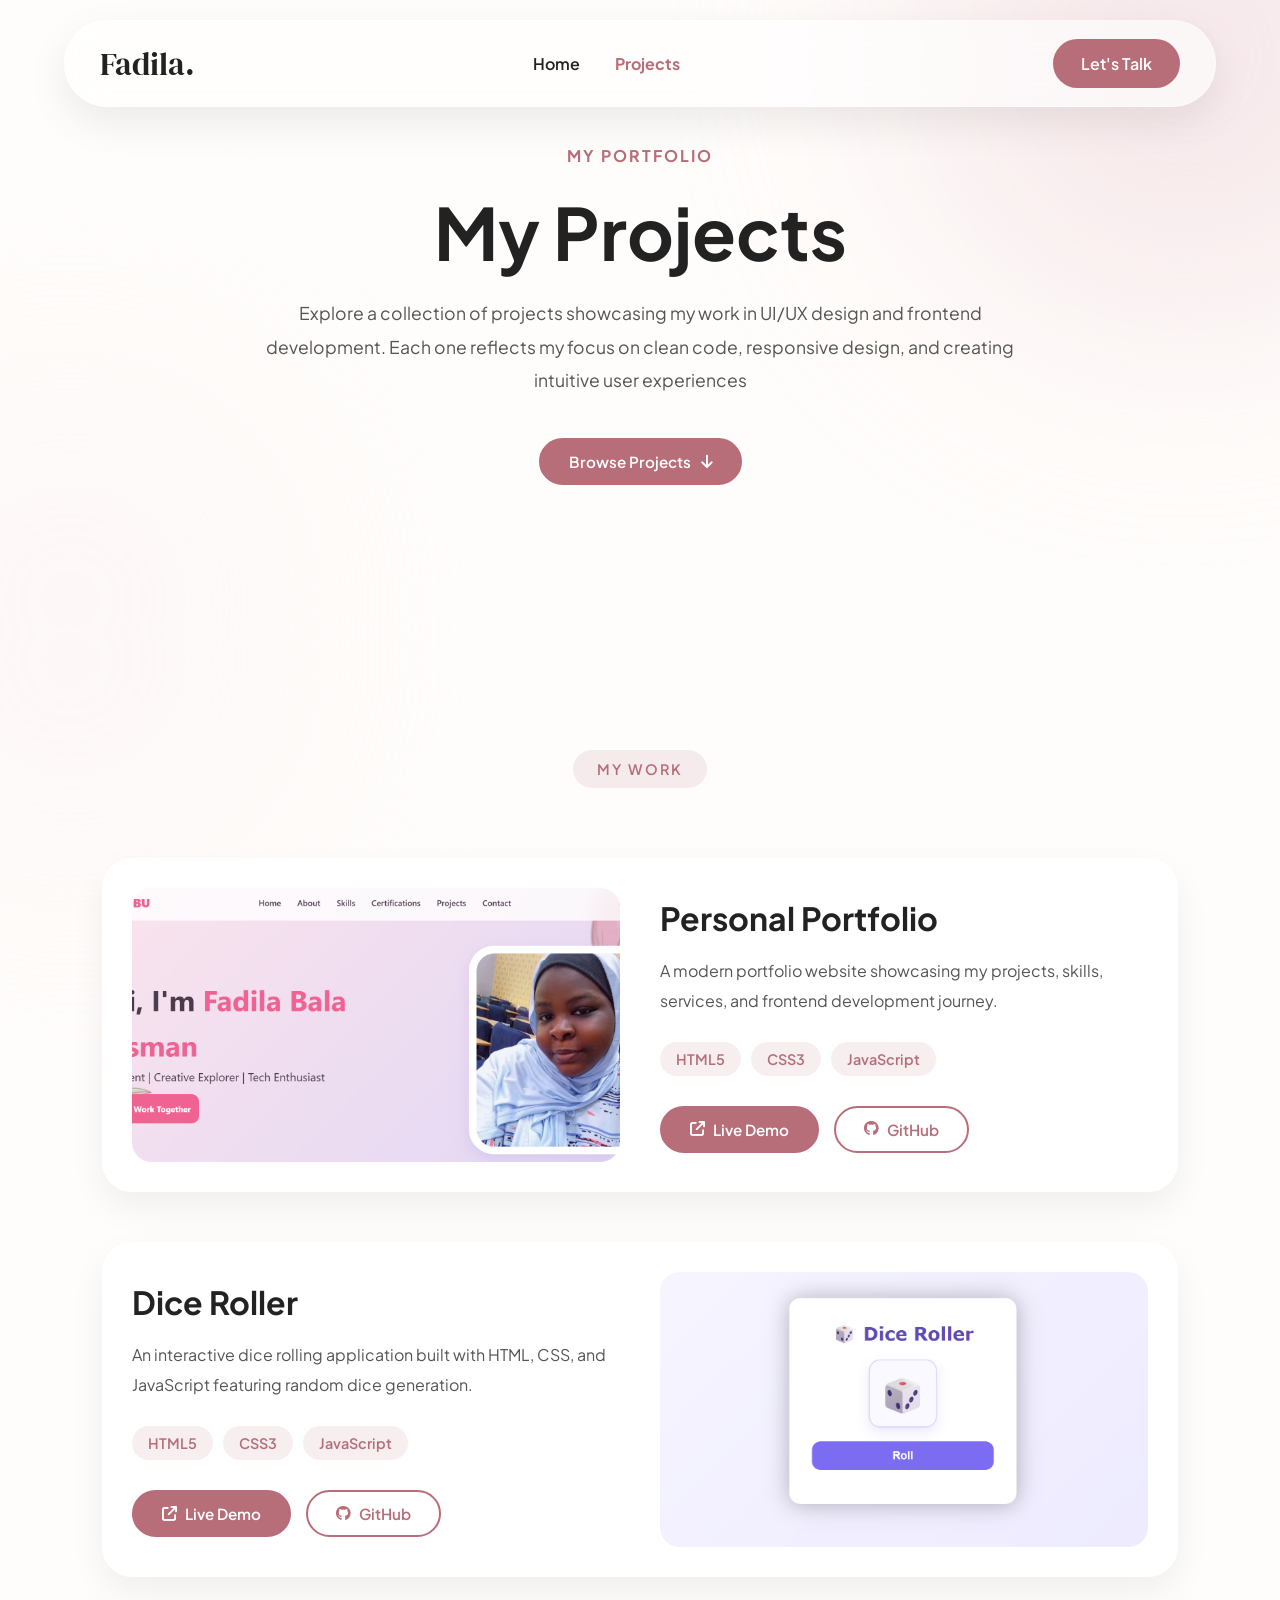
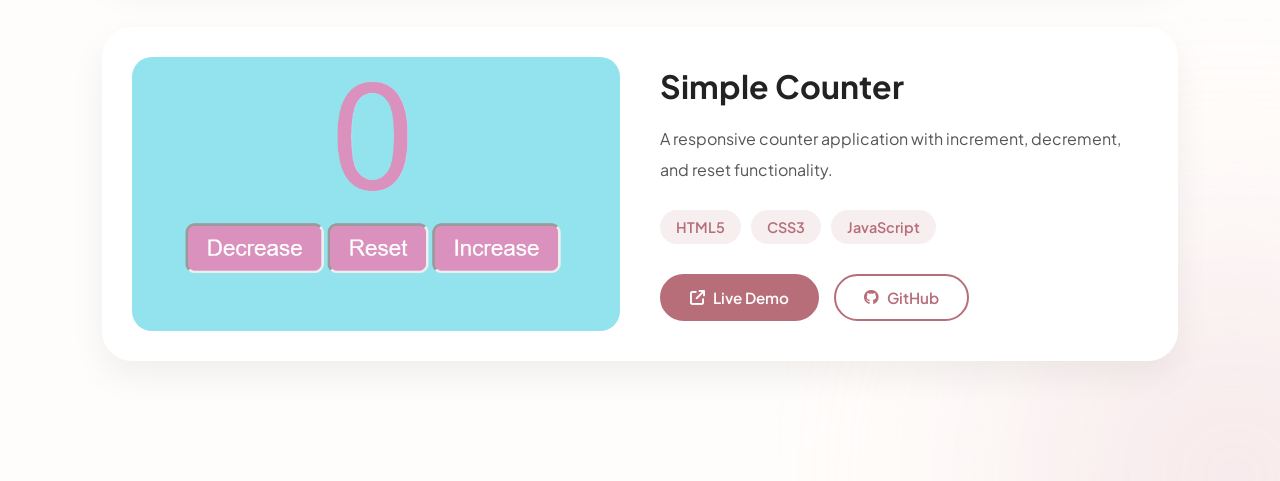
==== projects.html @ 108a6bc1 "Built projects page layout" ====
<!DOCTYPE html>
<html lang="en">
<head>
    <meta charset="UTF-8">
    <meta name="viewport" content="width=device-width, initial-scale=1.0">

    <title>Projects | Fadila Bala Usman</title>

    <!-- Google Fonts -->
    <link rel="preconnect" href="https://fonts.googleapis.com">
    <link rel="preconnect" href="https://fonts.gstatic.com" crossorigin>

    <link href="https://fonts.googleapis.com/css2?family=DM+Serif+Display&family=Plus+Jakarta+Sans:wght@300;400;500;600;700;800&display=swap" rel="stylesheet">

    <!-- Font Awesome -->
    <link rel="stylesheet"
    href="https://cdnjs.cloudflare.com/ajax/libs/font-awesome/6.7.2/css/all.min.css">

    <link rel="stylesheet" href="style.css">
</head>
<body>
    <header>
        <nav class="navbar">
            <div class="logo">Fadila.</div>

            <ul class="nav-links">
                <li><a href="index.html">Home</a></li>
                <li><a href="projects.html" class="active">Projects</a></li>
                <li><a href="index.html#contact" class="contact-link">Let's Talk</a></li>
            </ul>

            <a href="index.html#contact" class="contact-btn">
                Let's Talk
            </a>

            <div class="menu-btn" id="menu-btn">
                <i class="fa-solid fa-bars"></i>
            </div>
        </nav>
    </header>

    <main>
        <section class="projects-hero">
            <div class="projects-hero-content">
                <span>MY PORTFOLIO</span>
                <h1>My Projects</h1>
                <p>
                    Explore a collection of projects showcasing my work in UI/UX design and 
                    frontend development. Each one reflects my focus on clean code, 
                    responsive design, and creating intuitive user experiences
                </p>

                <a href="#all-projects" class="primary-btn">
                    Browse Projects
                    <i class="fa-solid fa-arrow-down"></i>
                </a>
            </div>
        </section>

        <section id="all-projects">
            <div class="section-heading">
                <span>MY WORK</span>
            </div>

            <div class="projects-list">
                <article class="project-item">
                    <div class="project-image">
                        <img src="assets/images/portfolio-preview2.png" alt="Portfolio Website">
                    </div>

                    <div class="project-details">
                        <h3>Personal Portfolio</h3>
                        <p>
                            A modern portfolio website showcasing my projects, skills,
                            services, and frontend development journey.
                        </p>

                        <div class="tech-stack">
                            <span>HTML5</span>
                            <span>CSS3</span>
                            <span>JavaScript</span>
                        </div>

                        <div class="project-links">
                            <a href="https://fadilasportfolio.vercel.app" class="primary-btn" target="_blank">
                                <i class="fa-solid fa-arrow-up-right-from-square"></i>
                                Live Demo
                            </a>

                            <a href="https://github.com/fadeelah2007/fadilasportfolio.github.io.git" class="secondary-btn" target="_blank">
                                <i class="fa-brands fa-github"></i>
                                GitHub
                            </a>
                        </div>
                    </div>
                </article>

                <article class="project-item">
                    <div class="project-image">
                        <img src="assets/images/dice-roller-preview.png" alt="Dice Roller">
                    </div>

                    <div class="project-details">
                        <h3>Dice Roller</h3>
                        <p>
                            An interactive dice rolling application built with HTML,
                            CSS, and JavaScript featuring random dice generation.
                        </p>

                        <div class="tech-stack">
                            <span>HTML5</span>
                            <span>CSS3</span>
                            <span>JavaScript</span>
                        </div>

                        <div class="project-links">
                            <a href="https://dice-roller-one-beta.vercel.app" class="primary-btn" target="_blank">
                            <i class="fa-solid fa-arrow-up-right-from-square"></i>
                            Live Demo
                        </a>

                        <a href="https://github.com/fadeelah2007/DiceRoller" class="secondary-btn" target="_blank">
                            <i class="fa-brands fa-github"></i>
                            GitHub
                            </a>
                        </div>
                    </div>
                </article>

                <article class="project-item">
                    <div class="project-image">
                        <img src="assets/images/counter-preview.png" alt="Simple Counter">
                    </div>

                    <div class="project-details">
                        <h3>Simple Counter</h3>
                        <p>
                            A responsive counter application with increment,
                            decrement, and reset functionality.
                        </p>

                        <div class="tech-stack">
                            <span>HTML5</span>
                            <span>CSS3</span>
                            <span>JavaScript</span>
                        </div>

                        <div class="project-links">
                            <a href="https://simple-counter-program.vercel.app" class="primary-btn" target="_blank">
                                <i class="fa-solid fa-arrow-up-right-from-square"></i>
                                Live Demo
                            </a>

                            <a href="https://github.com/fadeelah2007/Simple-Counter-Program" class="secondary-btn" target="_blank">
                                <i class="fa-brands fa-github"></i>
                                GitHub
                            </a>
                        </div>
                    </div>
                </article>
            </div>
        </section>
    </main>

    <script src="script.js"></script>
</body>
</html>
---- style.css ----
:root{
    --primary:#B76E79;
    --primary-dark:#9C5D67;
    --secondary:#E8C9D0;
    --background:#FFFDFB;
    --white:#ffffff;
    --text:#555;
    --heading:#222;
    --border:#ECE7E8;
    --shadow:0 15px 40px rgba(0,0,0,.08);
}

*{
    margin:0;
    padding:0;
    box-sizing:border-box;
}

html{
    scroll-behavior:smooth;
}

body{
    font-family:'Plus Jakarta Sans',sans-serif;
    background:var(--background);
    color:var(--text);
}

/*HEADER AND NAVIGATION*/
ul{
    list-style:none;
}

a{
    text-decoration:none;
}

header{
    width:100%;
    display:flex;
    justify-content:center;
    position:fixed;
    top:20px;
    left:0;
    z-index:1000;
}

.navbar{
    width:min(90%,1200px);
    display:flex;
    justify-content:space-between;
    align-items:center;
    padding:18px 35px;
    border-radius:60px;
    background:rgba(255,255,255,.6);
    backdrop-filter:blur(18px);
    border:1px solid rgba(255,255,255,.4);
    box-shadow:var(--shadow);
}

.logo{
    font-size:2rem;
    font-family:'DM Serif Display',serif;
    color:var(--heading);
}

.nav-links{
    display:flex;
    gap:35px;
}

.nav-links a{
    color:var(--heading);
    font-weight:600;
    transition:.3s;
}

.nav-links a.active {
    color: var(--primary);
    font-weight: 700;
}

.nav-links a:hover{
    color:var(--primary);
}

.contact-link{
    display: none;
}

.contact-btn{
    padding:14px 28px;
    border-radius:40px;
    background:var(--primary);
    color:white;
    font-weight:600;
    transition:.3s;
}

.contact-btn:hover{
    background:var(--primary-dark);
    transform:translateY(-3px);
}

.menu-btn{
    display:none;
    font-size:1.6rem;
    cursor:pointer;
    background: transparent;
    color: var(--heading);
}

/*HER0 SECTION*/
.hero{
    min-height:100vh;
    display:flex;
    align-items:center;
    justify-content:center;
    padding:180px 8% 70px;
    position:relative;
    overflow:hidden;
}

.hero::before{
    content:"";
    position:absolute;
    width:550px;
    height:550px;
    background:#edd0d7;
    border-radius:50%;
    filter:blur(120px);
    top:-220px;
    right:-180px;
    opacity:0.25;
    z-index: -1;
}

.hero::after{
    content:"";
    position:absolute;
    width:500px;
    height:500px;
    background:#f7e9ec;
    border-radius:50%;
    filter:blur(120px);
    bottom:-220px;
    left:-180px;
    opacity:0.45;
    z-index: -1;
}

.hero-container{
    width:100%;
    max-width:1200px;
    display:grid;
    grid-template-columns:1fr 1fr;
    align-items:center;
    gap:80px;
    position:relative;
    z-index:2;
}

.hero-badge{
    display:inline-block;
    background:#f8ecef;
    color:var(--primary);
    padding:10px 20px;
    border-radius:50px;
    font-weight:600;
    margin-bottom:25px;
}

.hero h1{
    font-family:'DM Serif Display',serif;
    font-size:clamp(3.5rem,5vw,4.8rem);
    line-height:1.05;
    letter-spacing:-2px;
    color:var(--heading);
    margin-bottom:18px;
}

.hero h1 span{
    color:var(--primary);
}

.hero-tags{
    display:flex;
    flex-wrap:wrap;
    gap:12px;
    margin:30px 0;
}

.hero-tags span{
    padding:10px 18px;
    border-radius:50px;
    background:white;
    border:1px solid var(--border);
    color:var(--heading);
    font-size:.95rem;
    font-weight:600;
    box-shadow:0 8px 18px rgba(0,0,0,.05);
}

.hero p{
    max-width:500px;
    line-height:1.9;
    font-size:1.08rem;
    margin-bottom:40px;
}

.hero strong{
    color:var(--primary);
}

.hero-buttons{
    display:flex;
    gap:18px;
    margin-bottom:40px;
}

.btn-primary, .btn-secondary{
    display:flex;
    align-items:center;
    gap:10px;
    padding:16px 32px;
    border-radius:999px;
    font-weight:600;
    transition:.35s;
}

.btn-primary{
    background:var(--primary);
    color:white;
    box-shadow:0 18px 35px rgba(183,110,121,.28);
}

.btn-primary:hover{
    transform:translateY(-5px);
    background:var(--primary-dark);
}

.btn-secondary{
    background:white;
    border:2px solid var(--border);
    color:var(--heading);
}

.btn-secondary:hover{
    border-color:var(--primary);
    color:var(--primary);
    transform:translateY(-5px);
}

.hero-image{
    position:relative;
    display:flex;
    justify-content:center;
    align-items:center;
}

.hero-image img{
    width:min(100%,520px);
    border-radius:40px;
    position:relative;
    z-index:5;
    animation:float 5s ease-in-out infinite;
    box-shadow:0 25px 60px rgba(0,0,0,.15);
    filter: brightness(85%);
}

.blob{
    position:absolute;
    border-radius:50%;
    filter:blur(25px);
}

.blob-1{
    width:260px;
    height:260px;
    background:#e8c9d0;
    top:-30px;
    right:10px;
}

.blob-2{
    width:220px;
    height:220px;
    background:#f7e8eb;
    bottom:-30px;
    left:20px;
}

@keyframes float{

    0%{
        transform:translateY(0);
    }

    50%{
        transform:translateY(-12px);
    }

    100%{
        transform:translateY(0);
    }

}

/*FEATURED PROJECTS SECTION*/
#projects{
    position: relative;
    overflow: hidden;
    padding: 120px 8%;
}

#projects::before{
    content: "";
    position: absolute;
    width: 500px;
    height: 500px;
    background: #f7e9ec;
    border-radius: 50%;
    filter: blur(120px);
    top: -220px;
    left: -180px;
    opacity: 0.45;
    z-index: -1;
}

#projects::after{
    content: "";
    position: absolute;
    width: 550px;
    height: 550px;
    background: #edd0d7;
    border-radius: 50%;
    filter: blur(120px);
    bottom: -220px;
    right: -180px;
    opacity: 0.25;
    z-index: -1;
}

.projects-container{
    display: grid;
    grid-template-columns: repeat(2, 1fr);
    gap: 35px;
    margin-top: 70px;
}

.project-card.featured{
    grid-column: 1 / -1;
    display: grid;
    grid-template-columns: 1.2fr 1fr;
    align-items: center;
    background: #fff;
    border-radius: 30px;
    overflow: hidden;
    box-shadow: 0 20px 45px rgba(0,0,0,.06);
    transition: .35s ease;
}

.project-card.featured:hover{
    transform: translateY(-8px);
    box-shadow: 0 30px 60px rgba(183,118,121,.18);
}

.project-card:not(.featured){
    background: #fff;
    border-radius: 30px;
    overflow: hidden;
    box-shadow: 0 15px 35px rgba(0,0,0,.06);
    transition: .35s ease;
}

.project-card:not(.featured):hover{
    transform: translateY(-8px);
    box-shadow: 0 25px 55px rgba(183,118,121,.18);
}

.project-image{
    aspect-ratio: 16 / 9;
    overflow: hidden;
}

.project-image img{
    width: 100%;
    height: 100%;
    object-fit: cover;
    display: block;
    transition: 0.4s ease;
}

.project-card.featured .project-image{
    aspect-ratio: auto;
    height: 100%;
}

.project-card:hover .project-image img{
    transform: scale(1.05);
}

.project-content{
    padding: 40px;
}

.project-content h3{
    font-size: 1.8rem;
    color: var(--heading);
    margin-bottom: 15px;
}

.project-content p{
    color: var(--text);
    line-height: 1.8;
    margin-bottom: 25px;
}

.tech-stack{
    display: flex;
    flex-wrap: wrap;
    gap: 10px;
    margin-bottom: 25px;
}

.tech-stack span{
    padding: 8px 16px;
    background: rgba(183,118,121,.12);
    color: var(--primary);
    border-radius: 50px;
    font-size: .9rem;
    font-weight: 600;
}

.project-links{
    display: flex;
    gap: 15px;
    flex-wrap: wrap;
}

.project-links a{
    gap: 8px;
}

.view-projects{
    margin-top: 60px;
    text-align: center;
}

.primary-btn, .secondary-btn{
    display: inline-flex;
    align-items: center;
    justify-content: center;
    padding: 12px 28px;
    border-radius: 50px;
    font-weight: 600;
    font-size: .95rem;
    text-decoration: none;
    transition: .3s ease;
    cursor: pointer;
}

.primary-btn{
    background: var(--primary);
    color: #fff;
    border: 2px solid var(--primary);
}

.primary-btn:hover{
    background: transparent;
    color: var(--primary);
}

.secondary-btn{
    background: transparent;
    color: var(--primary);
    border: 2px solid var(--primary);
}

.secondary-btn:hover{
    background: var(--primary);
    color: #fff;
}

/*ABOUT SECTION*/
#about{
    position: relative;
    overflow: hidden;
    padding: 90px 8% 120px;
}

#about::before{
    content: "";
    position: absolute;
    width: 500px;
    height: 500px;
    background: #edd0d7;
    border-radius: 50%;
    filter: blur(120px);
    top: -220px;
    right: -180px;
    opacity: 0.25;
    z-index: -1;
}

#about::after{
    content: "";
    position: absolute;
    width: 550px;
    height: 550px;
    background: #f7e9ec;
    border-radius: 50%;
    filter: blur(120px);
    bottom: -220px;
    left: -180px;
    opacity: 0.45;
    z-index: -1;
}

.section-heading{
    text-align:center;
    margin-bottom:70px;
}

.section-heading span{
    display:inline-block;
    padding:10px 24px;
    background:rgba(183,110,121,.12);
    color:var(--primary);
    border-radius:50px;
    font-size:.9rem;
    font-weight:600;
    letter-spacing:2px;
}

.about-container{
    max-width:1200px;
    margin:auto;
    display:grid;
    grid-template-columns:420px 1fr;
    gap:80px;
    align-items:center;
}

.about-image{
    display:flex;
    justify-content:center;
}

.about-image img{
    width:100%;
    max-width:420px;
    border-radius:35px;
    animation:float 5s ease-in-out infinite;
    box-shadow:0 25px 60px rgba(0,0,0,.12);
}

.about-content h2{
    font-family:'DM Serif Display', serif;
    font-size:clamp(2.2rem,5vw,3.4rem);
    color:var(--heading);
    margin-bottom:25px;
}

.about-content p{
    color:var(--text);
    font-size:1.08rem;
    line-height:2;
    margin-bottom:24px;
    max-width:650px;
}

.about-content strong{
    color:var(--primary);
}

/*SKILLS SECTION*/
#skills{
    position: relative;
    overflow: hidden;
    padding: 120px 8%;
}

#skills::before{
    content: "";
    position: absolute;
    width: 550px;
    height: 550px;
    background: #f7e9ec;
    border-radius: 50%;
    filter: blur(120px);
    top: -220px;
    left: -180px;
    opacity: 0.45;
    z-index: -1;
}

#skills::after{
    content: "";
    position: absolute;
    width: 500px;
    height: 500px;
    background: #edd0d7;
    border-radius: 50%;
    filter: blur(120px);
    bottom: -220px;
    right: -180px;
    opacity: 0.25;
    z-index: -1;
}

.skills-container{
    max-width:1200px;
    margin:auto;
    display:grid;
    grid-template-columns:repeat(3,1fr);
    gap:30px;
    margin-top:70px;
}

.skill-card{
    background:#fff;
    border:1px solid var(--border);
    border-radius:28px;
    padding:40px 30px;
    text-align:center;
    transition:.35s ease;
    box-shadow:0 15px 40px rgba(0,0,0,.05);
}

.skill-card:hover{
    transform:translateY(-10px);
    border-color:var(--primary);
    box-shadow:0 25px 50px rgba(183,110,121,.18);
}

.skill-card i{
    width:80px;
    height:80px;
    display:flex;
    justify-content:center;
    align-items:center;
    margin:0 auto 25px;
    border-radius:50%;
    background:rgba(183,110,121,.12);
    color:var(--primary);
    font-size:2.4rem;
    transition:0.35s;
}

.skill-card:hover i{
    background:var(--primary);
    color:#fff;
    transform:scale(1.08);
}

.skill-card h3{
    font-size:1.4rem;
    color:var(--heading);
    margin-bottom:15px;
}

.skill-card p{
    color:var(--text);
    line-height:1.8;
    font-size:.98rem;
}

.skill-card:nth-child(1) i{
    background: rgba(227,79,38,.12);
    color:#E34F26;
}

.skill-card:nth-child(2) i{
    background: rgba(21,114,182,.12);
    color:#1572B6;
}

.skill-card:nth-child(3) i{
    background: rgba(247,223,30,.18);
    color:#C9A000;
}

.skill-card:nth-child(4) i{
    background: rgba(240,80,50,.12);
    color:#F05032;
}

.skill-card:nth-child(5) i{
    background: rgba(36,41,47,.10);
    color:#24292F;
}

.skill-card:nth-child(6) i{
    background: rgba(162,89,255,.12);
    color:#A259FF;
}

/*SERVICES SECTION*/
#services{
    position: relative;
    overflow: hidden;
    padding: 120px 8%;
}

#services::before{
    content: "";
    position: absolute;
    width: 500px;
    height: 500px;
    background: #edd0d7;
    border-radius: 50%;
    filter: blur(120px);
    top: -220px;
    right: -180px;
    opacity: 0.25;
    z-index: -1;
}

#services::after{
    content: "";
    position: absolute;
    width: 550px;
    height: 550px;
    background: #f7e9ec;
    border-radius: 50%;
    filter: blur(120px);
    bottom: -220px;
    left: -180px;
    opacity: 0.25;
    z-index: -1;
}

.services-container{
    max-width: 1200px;
    margin: 70px auto 0;
    display: grid;
    grid-template-columns: repeat(2,1fr);
    gap: 30px;
}

.service-card{
    background: rgba(255,255,255,.75);
    backdrop-filter: blur(18px);
    border: 1px solid rgba(255,255,255,.7);
    border-radius: 30px;
    padding: 40px;
    transition: 0.35s ease;
    position: relative;
    overflow: hidden;
    box-shadow: 0 20px 45px rgba(0,0,0,.06);
}

.service-card::before{
    content: "";
    position: absolute;
    top: 0;
    left: 0;
    width: 100%;
    height: 5px;
    background: linear-gradient(90deg,#b77679,#edd0d7);
    transform: scaleX(0);
    transform-origin: left;
    transition: .35s;
}

.service-card:hover{
    transform: translateY(-10px);
    box-shadow: 0 30px 60px rgba(183,118,121,.18);
}

.service-card:hover::before{
    transform: scaleX(1);
}

.service-icon{
    width: 75px;
    height: 75px;
    border-radius: 50%;
    background: rgba(183,118,121,.12);
    display: flex;
    justify-content: center;
    align-items: center;
    margin-bottom: 25px;
    transition: 0.35s;
}

.service-icon i{
    font-size: 2rem;
    color: #b77679;
}

.service-card:hover .service-icon{
    background: #b77679;
    transform: scale(1.08);
}

.service-card:hover .service-icon i{
    color: #fff;
}

.service-card h3{
    font-size: 1.5rem;
    margin-bottom: 18px;
    color: var(--heading);
}

.service-card p{
    color: var(--text);
    line-height: 1.8;
    margin-bottom: 25px;
}

.service-card a{
    text-decoration: none;
    color: #b77679;
    font-weight: 600;
    transition: .3s;
}

.service-card a:hover{
    letter-spacing: 1px;
}

/*PROJECTS PAGE*/

/*PROJECTS HERO SECTION*/
.projects-hero{
    position: relative;
    overflow: hidden;
    min-height: 70vh;
    display: flex;
    justify-content: center;
    align-items: center;
    padding: 120px 8%;
    text-align: center;
}

.projects-hero::before{
    content: "";
    position: absolute;
    width: 550px;
    height: 550px;
    background: #edd0d7;
    border-radius: 50%;
    filter: blur(120px);
    top: -220px;
    right: -180px;
    opacity: 0.45;
    z-index: -1;
}

.projects-hero::after{
    content: "";
    position: absolute;
    width: 500px;
    height: 500px;
    background: #f7e9ec;
    border-radius: 50%;
    filter: blur(120px);
    bottom: -220px;
    left: -180px;
    opacity: 0.25;
    z-index: -1;
}

.projects-hero-content{
    max-width: 760px;
}

.projects-hero-content span{
    color: var(--primary);
    font-weight: 700;
    letter-spacing: 2px;
}

.projects-hero-content h1{
    font-size: clamp(2.8rem,6vw,4.5rem);
    margin: 20px 0;
    color: var(--heading);
}

.projects-hero-content p{
    font-size: 1.1rem;
    color: var(--text);
    line-height: 1.9;
    margin-bottom: 40px;
}

.projects-hero .primary-btn{
    display: inline-flex;
    align-items: center;
    gap: 10px;
}

/*ALL PROJECTS SECTION*/
#all-projects{
    position: relative;
    padding: 120px 8%;
    overflow: hidden;
}

#all-projects::before{
    content: "";
    position: absolute;
    width: 500px;
    height: 500px;
    background: #f7e9ec;
    border-radius: 50%;
    filter: blur(120px);
    top: -220px;
    left: -180px;
    opacity: 0.25;
    z-index: -1;
}

#all-projects::after{
    content: "";
    position: absolute;
    width: 450px;
    height: 450px;
    background: #edd0d7;
    border-radius: 50%;
    filter: blur(120px);
    bottom: -220px;
    right: -180px;
    opacity: 0.45;
    z-index: -1;
}

.projects-list{
    margin-top: 70px;
    display: flex;
    flex-direction: column;
    gap: 50px;
}

.project-item{
    display: grid;
    grid-template-columns: 1fr 1fr;
    gap: 40px;
    align-items: center;
    background: #fff;
    padding: 30px;
    border-radius: 30px;
    box-shadow: 0 15px 35px rgba(0,0,0,.06);
    transition: .35s ease;
}

.project-item:hover{
    transform: translateY(-8px);
    box-shadow: 0 25px 55px rgba(183,118,121,.18);
}

.project-item:nth-child(even){
    direction: rtl;
}

.project-item:nth-child(even) .project-details{
    direction: ltr;
}

.project-item .project-image{
    aspect-ratio: 16 / 9;
    border-radius: 20px;
    overflow: hidden;
}

.project-item .project-image img{
    width: 100%;
    height: 100%;
    object-fit: cover;
    display: block;
    transition: .4s ease;
}

.project-item:hover img{
    transform: scale(1.05);
}

.project-details h3{
    font-size: 2rem;
    color: var(--heading);
    margin-bottom: 18px;
}

.project-details p{
    color: var(--text);
    line-height: 1.9;
    margin-bottom: 25px;
}

.project-links{
    display: flex;
    gap: 15px;
    flex-wrap: wrap;
    margin-top: 30px;
}

/*RESPONSIVENESS*/
@media(max-width:992px){

    .nav-links{
        display:none;
        position:absolute;
        top:100%;
        left:0;
        width:100%;
        background:white;
        flex-direction:column;
        padding:30px;
        border-radius:25px;
        margin-top:20px;
        box-shadow:0 15px 40px rgba(0,0,0,.08);
    }

    .nav-links.active{
        display:flex;
    }

    .contact-link{
        display: block;
    }

    .contact-btn{
        display: none;
    }

    .menu-btn{
        display:block;
    }

    .hero-container{
        grid-template-columns:1fr;
        text-align:center;
    }

    .hero-content{
        order:2;
    }

    .hero-image{
        order:1;
    }

    .hero p{
        margin-inline:auto;
    }

    .hero-buttons{
        justify-content:center;
    }

    .hero-socials{
        justify-content:center;
    }

    .hero-image img{
        width:360px;
    }

    #about{
        padding:90px 7%;
    }

    .about-container{
        grid-template-columns:1fr;
        gap:50px;
        text-align:center;
    }

    .about-content p{
        margin-inline:auto;
    }

    .about-image img{
        max-width:350px;
    }

    #skills{

        padding:90px 7%;

    }

    .skills-container{

        grid-template-columns:repeat(2,1fr);

        gap:25px;

    }

    .services-container{

        grid-template-columns:1fr;

    }

    .project-card.featured{
        grid-template-columns: 1fr;
    }

    .project-content{
        padding: 35px;
    }

    .project-item{
        grid-template-columns: 1fr;
    }

    .project-item:nth-child(even){
        direction: ltr;
    }
}

@media (max-width:768px){
    .hero{
        padding:140px 7% 70px;
    }

    .hero h1{
        font-size:2.8rem;
    }

    .hero h2{
        font-size:1.2rem;
    }

    .hero-buttons{
        flex-direction:column;
    }

    .btn-primary, .btn-secondary{
        width:100%;
        text-align:center;
    }

    .hero-image img{
        width:100%;
    }

    #about{
        padding:80px 6%;
    }

    .section-heading{
        margin-bottom:45px;
    }

    .about-content h2{
        font-size:2.2rem;
    }

    .about-content p{
        font-size:1rem;
        line-height:1.9;
    }

    .about-image img{
        max-width:280px;
    }

    .skills-container{

        grid-template-columns:1fr;

    }

    .skill-card{

        padding:35px 25px;

    }

    #services{

        padding:90px 7%;

    }

    .service-card{

        padding:30px;

    }
    
    #projects{
        padding: 90px 7%;
    }

    .projects-container{
        grid-template-columns: 1fr;
    }

    .project-card.featured{
        grid-column: auto;
    }

    .project-content{
        padding: 30px;
    }

    #all-projects{
        padding: 90px 7%;
    }

    .project-item{
        padding: 20px;
    }

    .project-details h3{
        font-size: 1.6rem;
    }
}
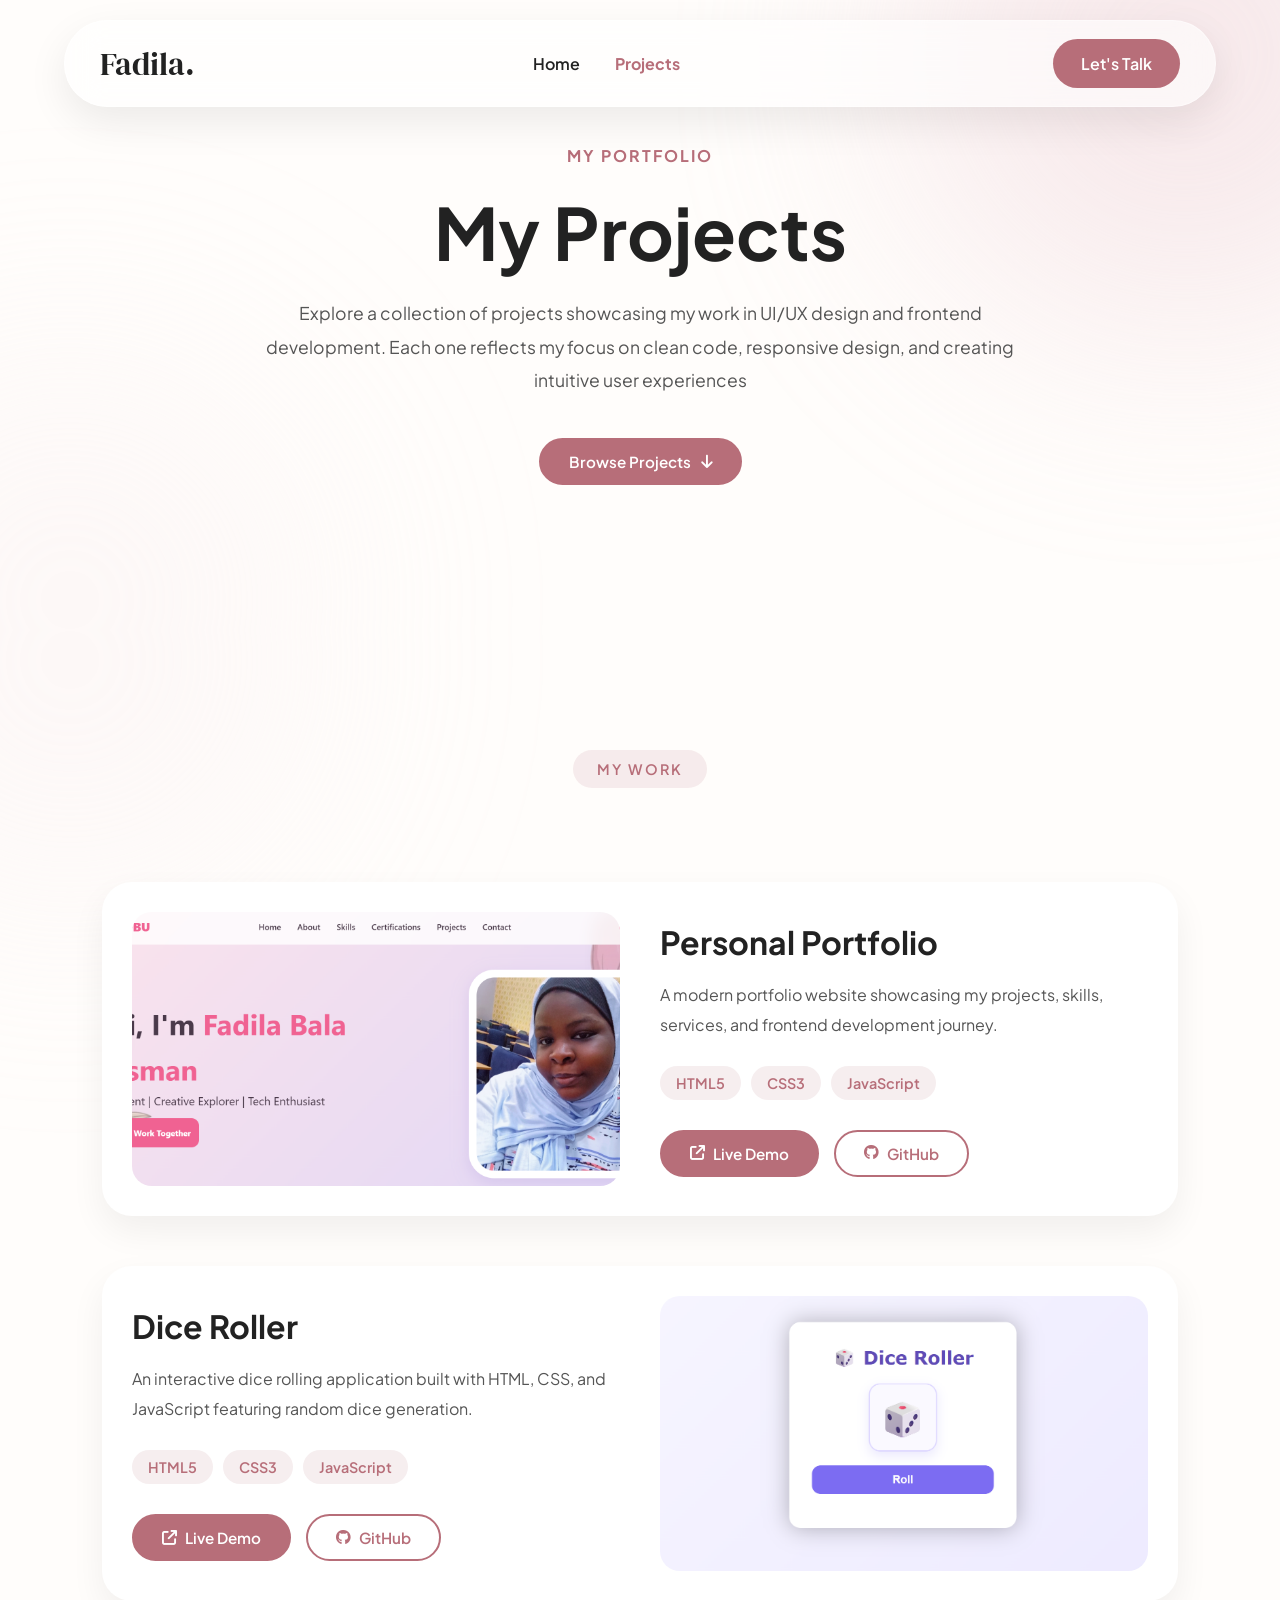
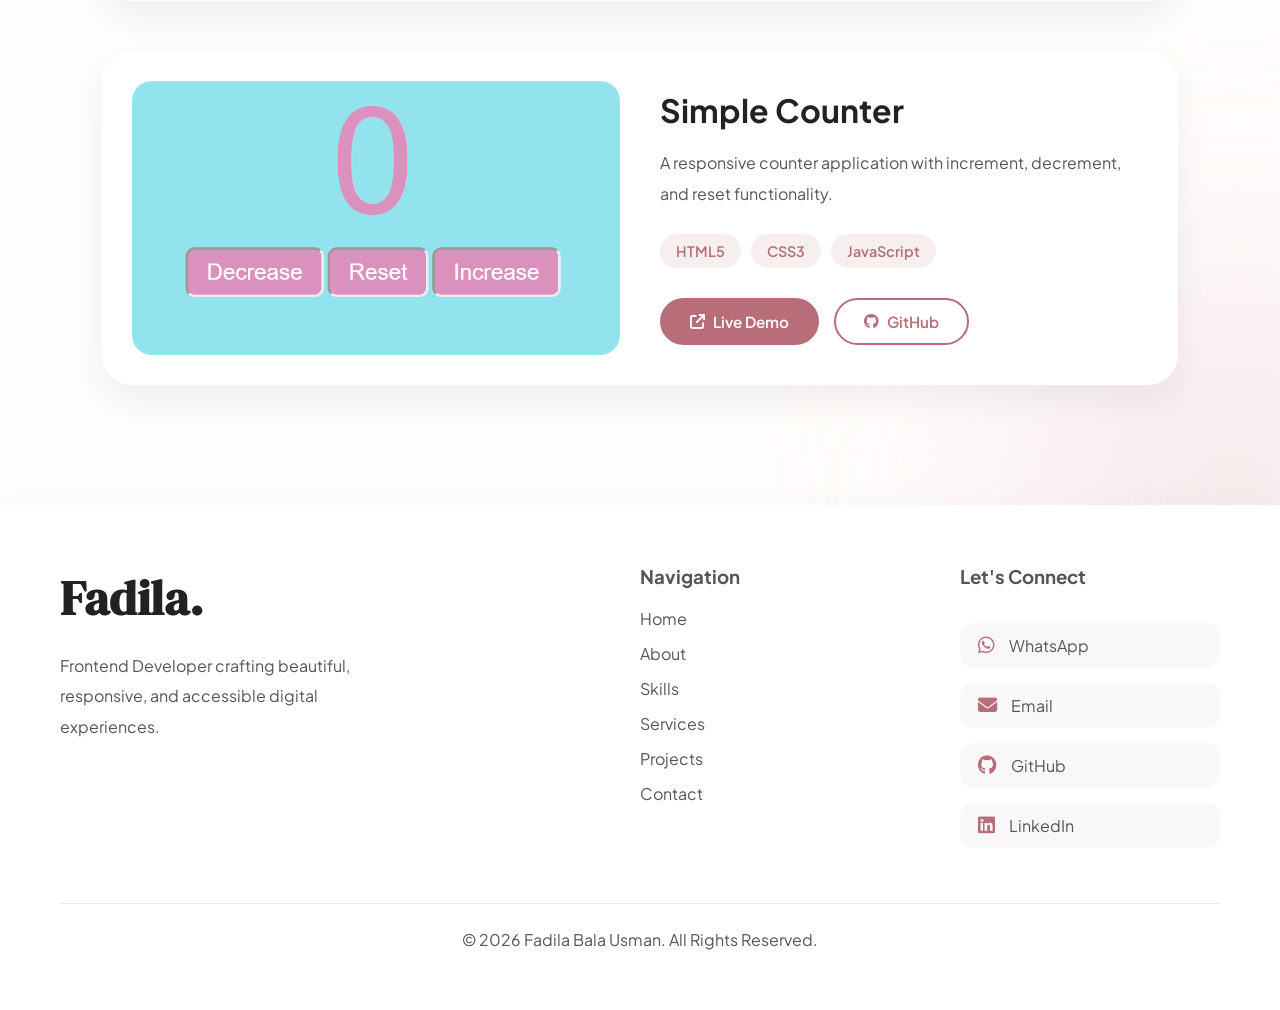
==== commit 25749d98: "Added Contact Section and Footer" ====
--- a/projects.html
+++ b/projects.html
@@ -162,6 +162,63 @@
         </section>
     </main>
 
+    <footer>
+        <div class="footer-card">
+            <div class="footer-top">
+                <div class="footer-brand">
+                    <h2>Fadila.</h2>
+                    <p>
+                        Frontend Developer crafting beautiful,
+                        responsive, and accessible digital experiences.
+                    </p>
+                </div>
+
+                <div class="footer-nav">
+                    <h3>Navigation</h3>
+
+                    <ul>
+                        <li><a href="#home">Home</a></li>
+                        <li><a href="#about">About</a></li>
+                        <li><a href="#skills">Skills</a></li>
+                        <li><a href="#services">Services</a></li>
+                        <li><a href="#projects">Projects</a></li>
+                        <li><a href="#contact">Contact</a></li>
+                    </ul>
+                </div>
+
+                <div class="footer-connect">
+                    <h3>Let's Connect</h3>
+
+                    <a href="https://wa.me/2349091936293" target="_blank">
+                        <i class="fa-brands fa-whatsapp"></i>
+                        WhatsApp
+                    </a>
+
+                    <a href="mailto:fadilausman705@gmail.com">
+                        <i class="fa-solid fa-envelope"></i>
+                        Email
+                    </a>
+
+                    <a href="https://github.com/fadeelah2007" target="_blank">
+                        <i class="fa-brands fa-github"></i>
+                        GitHub
+                    </a>
+
+                    <a href="https://linkedin.com/in/yourusername" target="_blank">
+                        <i class="fa-brands fa-linkedin"></i>
+                        LinkedIn
+                    </a>
+                </div>
+            </div>
+
+            <div class="footer-divider"></div>
+
+            <div class="footer-bottom">
+                <p>&copy; 2026 Fadila Bala Usman. All Rights Reserved.</p>
+            </div>
+        </div>
+    </footer>
+
     <script src="script.js"></script>
 </body>
 </html>
--- a/style.css
+++ b/style.css
@@ -72,7 +72,7 @@
 .nav-links a{
     color:var(--heading);
     font-weight:600;
-    transition:.3s;
+    transition:0.3s;
 }
 
 .nav-links a.active {
@@ -225,7 +225,7 @@
     padding:16px 32px;
     border-radius:999px;
     font-weight:600;
-    transition:.35s;
+    transition:0.35s;
 }
 
 .btn-primary{
@@ -357,7 +357,7 @@
     border-radius: 30px;
     overflow: hidden;
     box-shadow: 0 20px 45px rgba(0,0,0,.06);
-    transition: .35s ease;
+    transition: 0.35s ease;
 }
 
 .project-card.featured:hover{
@@ -370,7 +370,7 @@
     border-radius: 30px;
     overflow: hidden;
     box-shadow: 0 15px 35px rgba(0,0,0,.06);
-    transition: .35s ease;
+    transition: 0.35s ease;
 }
 
 .project-card:not(.featured):hover{
@@ -428,7 +428,7 @@
     background: rgba(183,118,121,.12);
     color: var(--primary);
     border-radius: 50px;
-    font-size: .9rem;
+    font-size: 0.9rem;
     font-weight: 600;
 }
 
@@ -454,9 +454,9 @@
     padding: 12px 28px;
     border-radius: 50px;
     font-weight: 600;
-    font-size: .95rem;
+    font-size: 0.95rem;
     text-decoration: none;
-    transition: .3s ease;
+    transition: 0.3s ease;
     cursor: pointer;
 }
 
@@ -528,9 +528,10 @@
     background:rgba(183,110,121,.12);
     color:var(--primary);
     border-radius:50px;
-    font-size:.9rem;
+    font-size:0.9rem;
     font-weight:600;
     letter-spacing:2px;
+    margin-bottom:1.5rem;
 }
 
 .about-container{
@@ -624,7 +625,7 @@
     border-radius:28px;
     padding:40px 30px;
     text-align:center;
-    transition:.35s ease;
+    transition:0.35s ease;
     box-shadow:0 15px 40px rgba(0,0,0,.05);
 }
 
@@ -761,7 +762,7 @@
     background: linear-gradient(90deg,#b77679,#edd0d7);
     transform: scaleX(0);
     transform-origin: left;
-    transition: .35s;
+    transition: 0.35s;
 }
 
 .service-card:hover{
@@ -815,11 +816,190 @@
     text-decoration: none;
     color: #b77679;
     font-weight: 600;
-    transition: .3s;
+    transition: 0.3s;
 }
 
 .service-card a:hover{
     letter-spacing: 1px;
+}
+
+/*CONTACT SECTION*/
+#contact{
+    position: relative;
+    padding: 120px 8%;
+    overflow: hidden;
+}
+
+#contact::before{
+    content: "";
+    position: absolute;
+    width: 550px;
+    height: 550px;
+    background: #f7e9ec;
+    border-radius: 50%;
+    filter: blur(120px);
+    top: -220px;
+    left: -180px;
+    opacity: 0.25;
+    z-index: -1;
+}
+
+#contact::after{
+    content: "";
+    position: absolute;
+    width: 500px;
+    height: 500px;
+    background: #f7e9ec;
+    border-radius: 50%;
+    filter: blur(120px);
+    bottom: -220px;
+    right: -180px;
+    opacity: 0.45;
+    z-index: -1;
+}
+
+.contact-container{
+    margin-top: 70px;
+    display: flex;
+    justify-content: center;
+}
+
+.contact-form{
+    width: 100%;
+    max-width: 750px;
+    background: #fff;
+    padding: 40px;
+    border-radius: 30px;
+    box-shadow: 0 15px 35px rgba(0,0,0,.06);
+
+    display: flex;
+    flex-direction: column;
+    gap: 20px;
+}
+
+.contact-form input, .contact-form textarea{
+    width: 100%;
+    padding: 16px 18px;
+    border: 1px solid #ececec;
+    border-radius: 14px;
+    outline: none;
+    font-size: 1rem;
+    font-family: inherit;
+    transition: 0.3s;
+}
+
+.contact-form input:focus, .contact-form textarea:focus{
+    border-color: var(--primary);
+}
+
+.contact-form textarea{
+    resize: none;
+}
+
+.contact-form button{
+    align-self: flex-start;
+    gap: 8px;
+}
+
+/*FOOTER*/
+.footer-card{
+    background:#fff;
+    padding:60px;
+    box-shadow:0 25px 60px rgba(0,0,0,.06);
+    position:relative;
+    overflow:hidden;
+}
+
+.footer-top{
+    position:relative;
+    z-index:2;
+    display:grid;
+    grid-template-columns:2fr 1fr 1fr;
+    gap:60px;
+}
+
+.footer-brand h2{
+    font-family:"DM Serif Display", serif;
+    font-size:3rem;
+    color:var(--heading);
+}
+
+.footer-brand p{
+    margin-top:20px;
+    max-width:340px;
+    color:var(--text);
+    line-height:1.9;
+}
+
+.footer-nav h3, .footer-connect h3{
+    margin-bottom:20px;
+}
+
+.footer-nav ul{
+    list-style:none;
+}
+
+.footer-nav li{
+    margin-bottom:14px;
+}
+
+.footer-nav a{
+    text-decoration:none;
+    color:var(--text);
+    transition:0.3s;
+}
+
+.footer-nav a:hover{
+    color:var(--primary);
+    padding-left:8px;
+}
+
+.footer-connect{
+    display:flex;
+    flex-direction:column;
+    gap:15px;
+}
+
+.footer-connect a{
+    text-decoration:none;
+    color:var(--text);
+    display:flex;
+    align-items:center;
+    gap:14px;
+    padding:12px 18px;
+    background:#faf7f8;
+    border-radius:14px;
+    transition:0.3s;
+}
+
+.footer-connect a:hover{
+    background:var(--primary);
+    color:#fff;
+    transform:translateX(8px);
+}
+
+.footer-connect a:hover i{
+    color:#fff;
+}
+
+.footer-connect i{
+    color:var(--primary);
+    font-size:1.2rem;
+}
+
+.footer-divider{
+    margin:55px 0 25px;
+    height:1px;
+    background:#ececec;
+}
+
+.footer-bottom{
+    display:flex;
+    justify-content:center;
+    align-items:center;
+    color:var(--text);
+    flex-wrap:wrap;
+    gap:15px;
 }
 
 /*PROJECTS PAGE*/
@@ -944,7 +1124,7 @@
     padding: 30px;
     border-radius: 30px;
     box-shadow: 0 15px 35px rgba(0,0,0,.06);
-    transition: .35s ease;
+    transition: 0.35s ease;
 }
 
 .project-item:hover{
@@ -971,7 +1151,7 @@
     height: 100%;
     object-fit: cover;
     display: block;
-    transition: .4s ease;
+    transition: 0.4s ease;
 }
 
 .project-item:hover img{
@@ -1112,6 +1292,30 @@
     .project-item:nth-child(even){
         direction: ltr;
     }
+
+    .contact-container{
+        grid-template-columns:1fr;
+    }
+
+    .footer-card{
+
+        padding:45px;
+
+    }
+
+    .footer-top{
+
+        grid-template-columns:1fr;
+        gap:45px;
+
+    }
+
+    .footer-bottom{
+
+        flex-direction:column;
+        text-align:center;
+
+    }
 }
 
 @media (max-width:768px){
@@ -1212,4 +1416,31 @@
     .project-details h3{
         font-size: 1.6rem;
     }
+
+    #contact{
+        padding:90px 7%;
+    }
+
+    .contact-form{
+        padding:25px;
+    }
+
+    footer{
+
+        padding:70px 6% 30px;
+
+    }
+
+    .footer-card{
+
+        border-radius:30px;
+        padding:35px;
+
+    }
+
+    .footer-brand h2{
+
+        font-size:2.5rem;
+
+    }
 }
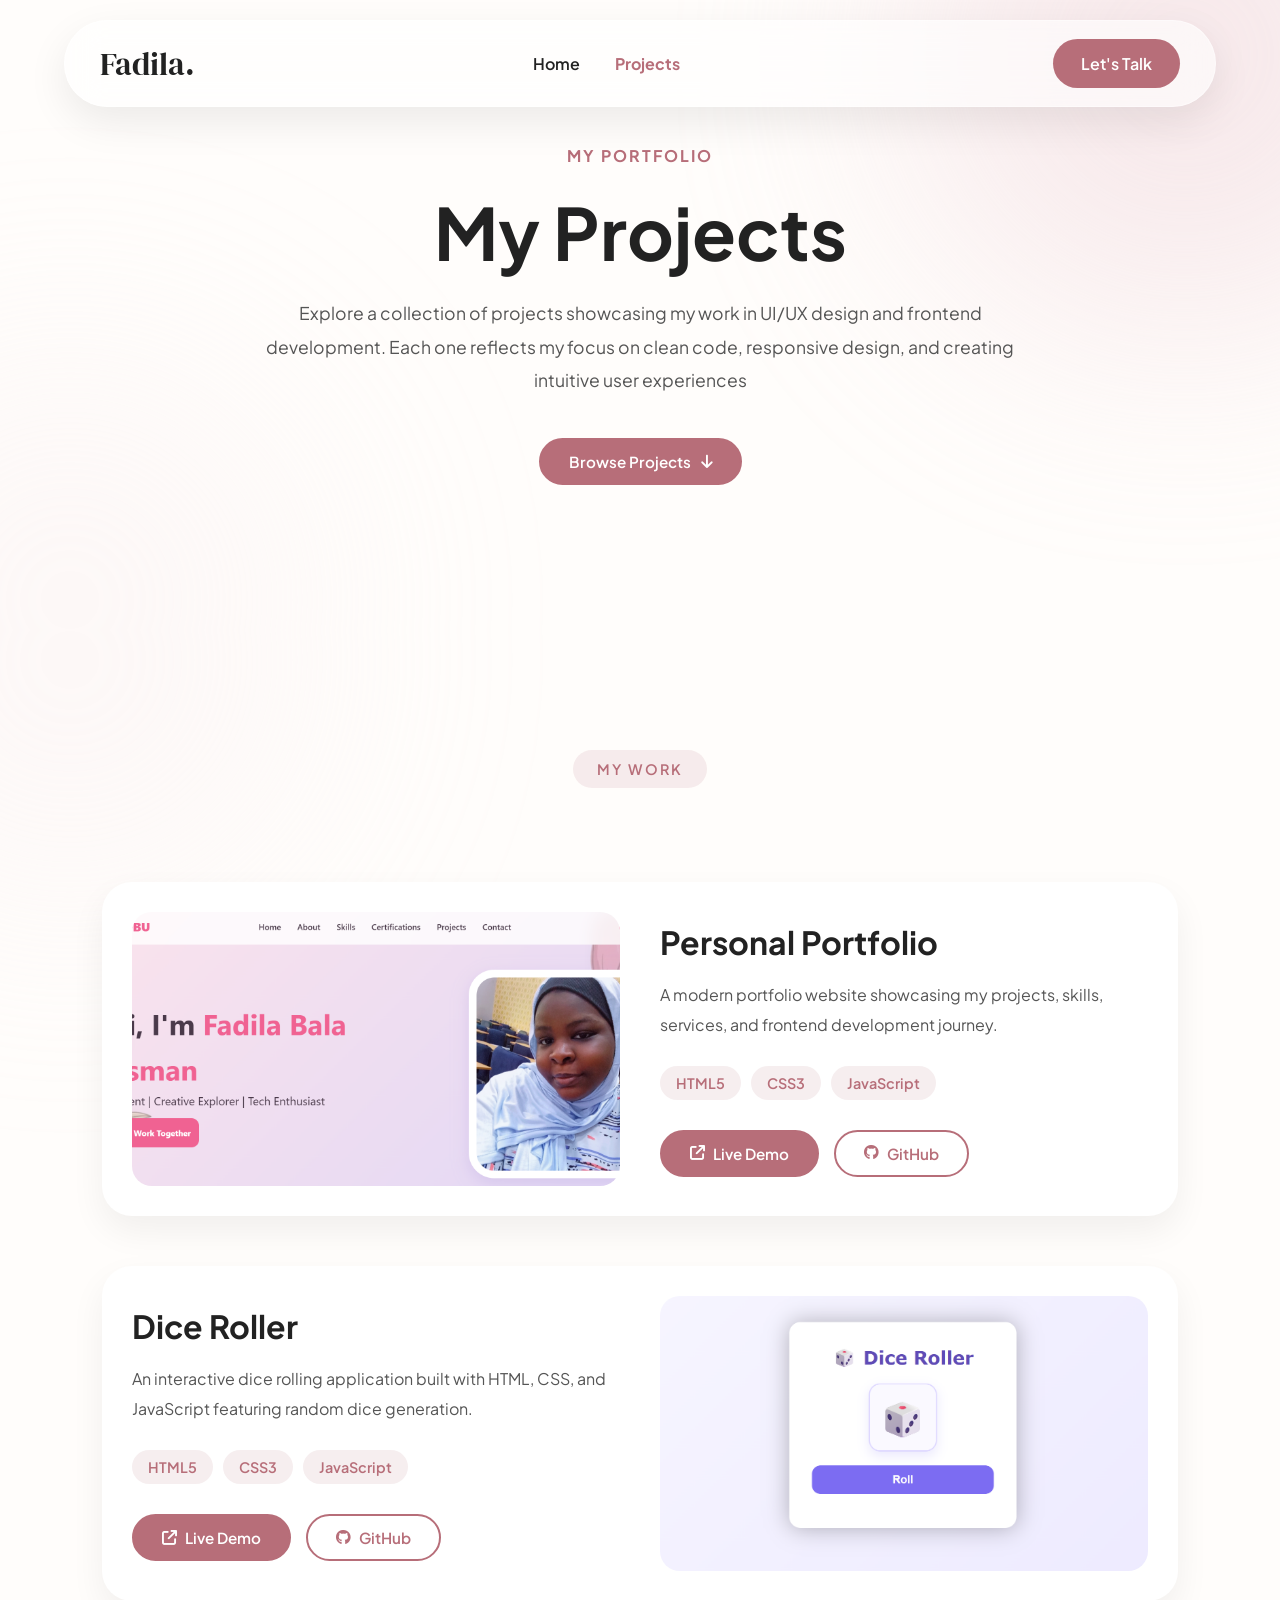
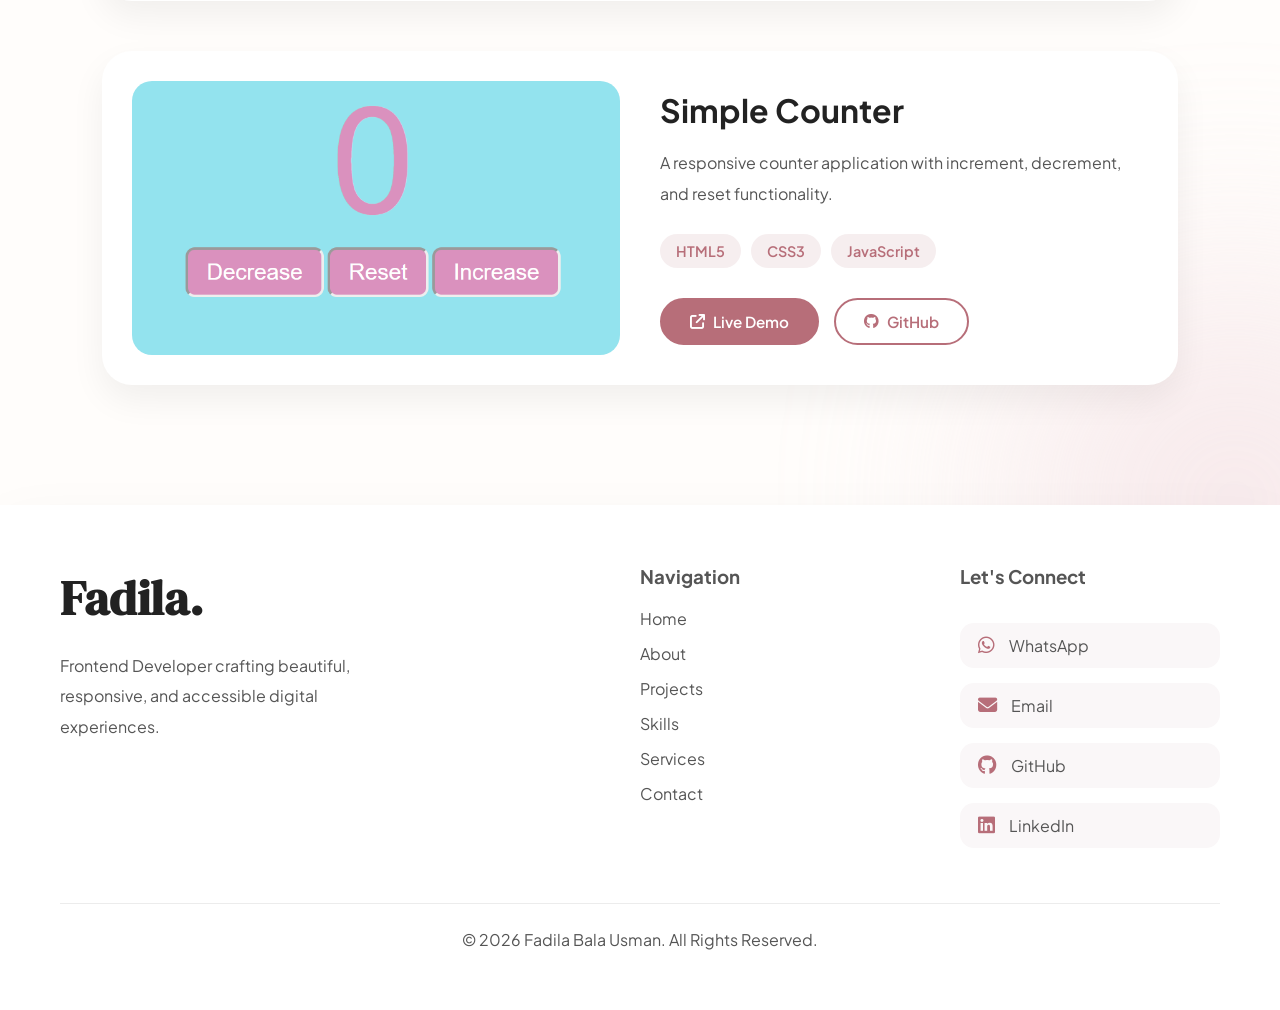
==== commit 674c20a8: "Slight layout changes" ====
--- a/projects.html
+++ b/projects.html
@@ -21,7 +21,7 @@
 <body>
     <header>
         <nav class="navbar">
-            <div class="logo">Fadila.</div>
+            <a href="index.html" class="logo">Fadila.</a>
 
             <ul class="nav-links">
                 <li><a href="index.html">Home</a></li>
@@ -33,7 +33,7 @@
                 Let's Talk
             </a>
 
-            <div class="menu-btn" id="menu-btn">
+            <div class="menu-btn" id="menu-btn" aria-label="Open Navigation">
                 <i class="fa-solid fa-bars"></i>
             </div>
         </nav>
@@ -82,12 +82,12 @@
                         </div>
 
                         <div class="project-links">
-                            <a href="https://fadilasportfolio.vercel.app" class="primary-btn" target="_blank">
+                            <a href="https://fadilasportfolio.vercel.app" class="primary-btn" target="_blank" rel="noopener noreferrer">
                                 <i class="fa-solid fa-arrow-up-right-from-square"></i>
                                 Live Demo
                             </a>
 
-                            <a href="https://github.com/fadeelah2007/fadilasportfolio.github.io.git" class="secondary-btn" target="_blank">
+                            <a href="https://github.com/fadeelah2007/fadilasportfolio.github.io" class="secondary-btn" target="_blank" rel="noopener noreferrer">
                                 <i class="fa-brands fa-github"></i>
                                 GitHub
                             </a>
@@ -114,12 +114,12 @@
                         </div>
 
                         <div class="project-links">
-                            <a href="https://dice-roller-one-beta.vercel.app" class="primary-btn" target="_blank">
+                            <a href="https://dice-roller-one-beta.vercel.app" class="primary-btn" target="_blank" rel="noopener noreferrer">
                             <i class="fa-solid fa-arrow-up-right-from-square"></i>
                             Live Demo
                         </a>
 
-                        <a href="https://github.com/fadeelah2007/DiceRoller" class="secondary-btn" target="_blank">
+                        <a href="https://github.com/fadeelah2007/DiceRoller" class="secondary-btn" target="_blank" rel="noopener noreferrer">
                             <i class="fa-brands fa-github"></i>
                             GitHub
                             </a>
@@ -146,12 +146,12 @@
                         </div>
 
                         <div class="project-links">
-                            <a href="https://simple-counter-program.vercel.app" class="primary-btn" target="_blank">
+                            <a href="https://simple-counter-program.vercel.app" class="primary-btn" target="_blank" rel="noopener noreferrer">
                                 <i class="fa-solid fa-arrow-up-right-from-square"></i>
                                 Live Demo
                             </a>
 
-                            <a href="https://github.com/fadeelah2007/Simple-Counter-Program" class="secondary-btn" target="_blank">
+                            <a href="https://github.com/fadeelah2007/Simple-Counter-Program" class="secondary-btn" target="_blank" rel="noopener noreferrer">
                                 <i class="fa-brands fa-github"></i>
                                 GitHub
                             </a>
@@ -179,9 +179,9 @@
                     <ul>
                         <li><a href="#home">Home</a></li>
                         <li><a href="#about">About</a></li>
+                        <li><a href="#projects">Projects</a></li>
                         <li><a href="#skills">Skills</a></li>
                         <li><a href="#services">Services</a></li>
-                        <li><a href="#projects">Projects</a></li>
                         <li><a href="#contact">Contact</a></li>
                     </ul>
                 </div>
@@ -189,7 +189,7 @@
                 <div class="footer-connect">
                     <h3>Let's Connect</h3>
 
-                    <a href="https://wa.me/2349091936293" target="_blank">
+                    <a href="https://wa.me/2349091936293" target="_blank" rel="noopener noreferrer">
                         <i class="fa-brands fa-whatsapp"></i>
                         WhatsApp
                     </a>
@@ -199,12 +199,12 @@
                         Email
                     </a>
 
-                    <a href="https://github.com/fadeelah2007" target="_blank">
+                    <a href="https://github.com/fadeelah2007" target="_blank" rel="noopener noreferrer">
                         <i class="fa-brands fa-github"></i>
                         GitHub
                     </a>
 
-                    <a href="https://linkedin.com/in/yourusername" target="_blank">
+                    <a href="https://linkedin.com/in/fadila-bala-usman" target="_blank" rel="noopener noreferrer">
                         <i class="fa-brands fa-linkedin"></i>
                         LinkedIn
                     </a>
@@ -214,7 +214,7 @@
             <div class="footer-divider"></div>
 
             <div class="footer-bottom">
-                <p>&copy; 2026 Fadila Bala Usman. All Rights Reserved.</p>
+                <p>&copy; <span id="year"></span> Fadila Bala Usman. All Rights Reserved.</p>
             </div>
         </div>
     </footer>
--- a/style.css
+++ b/style.css
@@ -901,6 +901,23 @@
     gap: 8px;
 }
 
+.contact-form button:disabled{
+    opacity: 0.7;
+    cursor: not-allowed;
+    transform: none;
+}
+
+#form-status{
+    margin-top: 15px;
+    font-weight: 600;
+    color: #2e7d32;
+    display: none;
+}
+
+#form-status.error{
+    color: #d32f2f;
+}
+
 /*FOOTER*/
 .footer-card{
     background:#fff;
@@ -1425,15 +1442,7 @@
         padding:25px;
     }
 
-    footer{
-
-        padding:70px 6% 30px;
-
-    }
-
     .footer-card{
-
-        border-radius:30px;
         padding:35px;
 
     }
